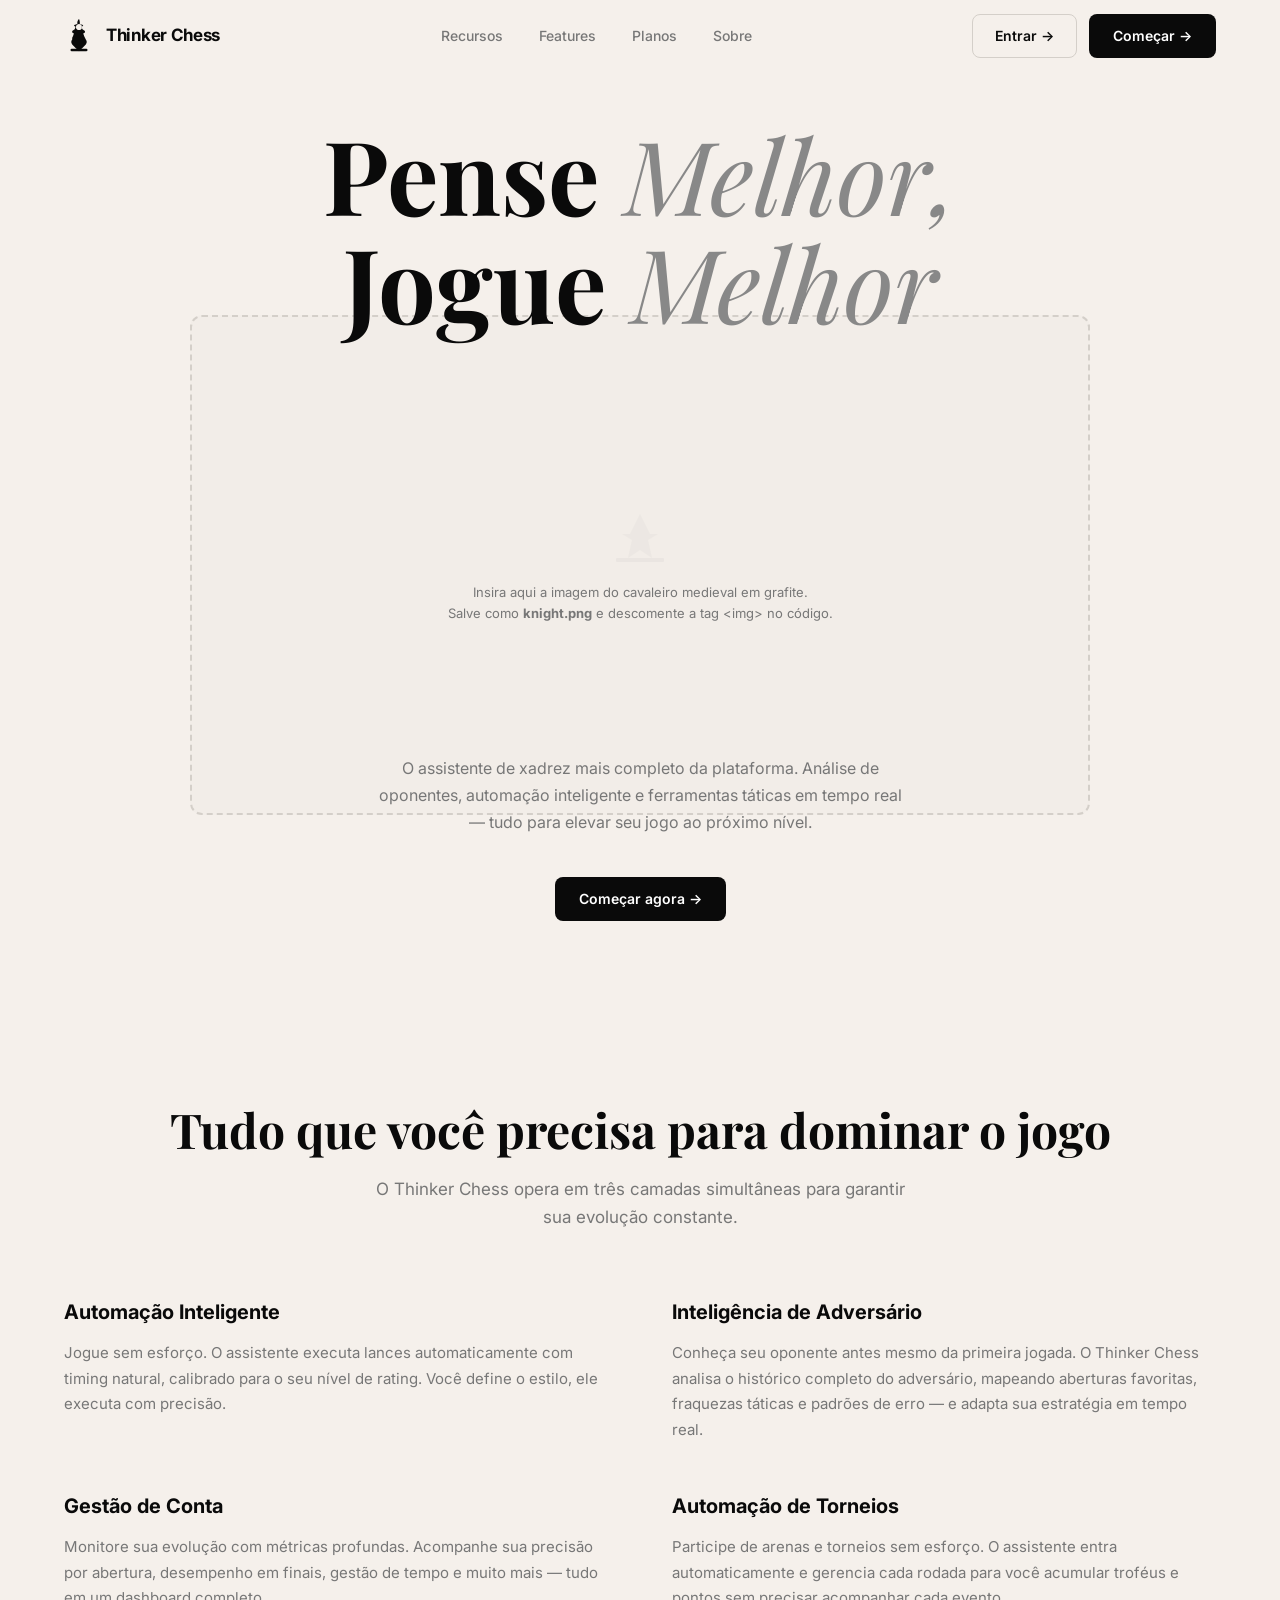
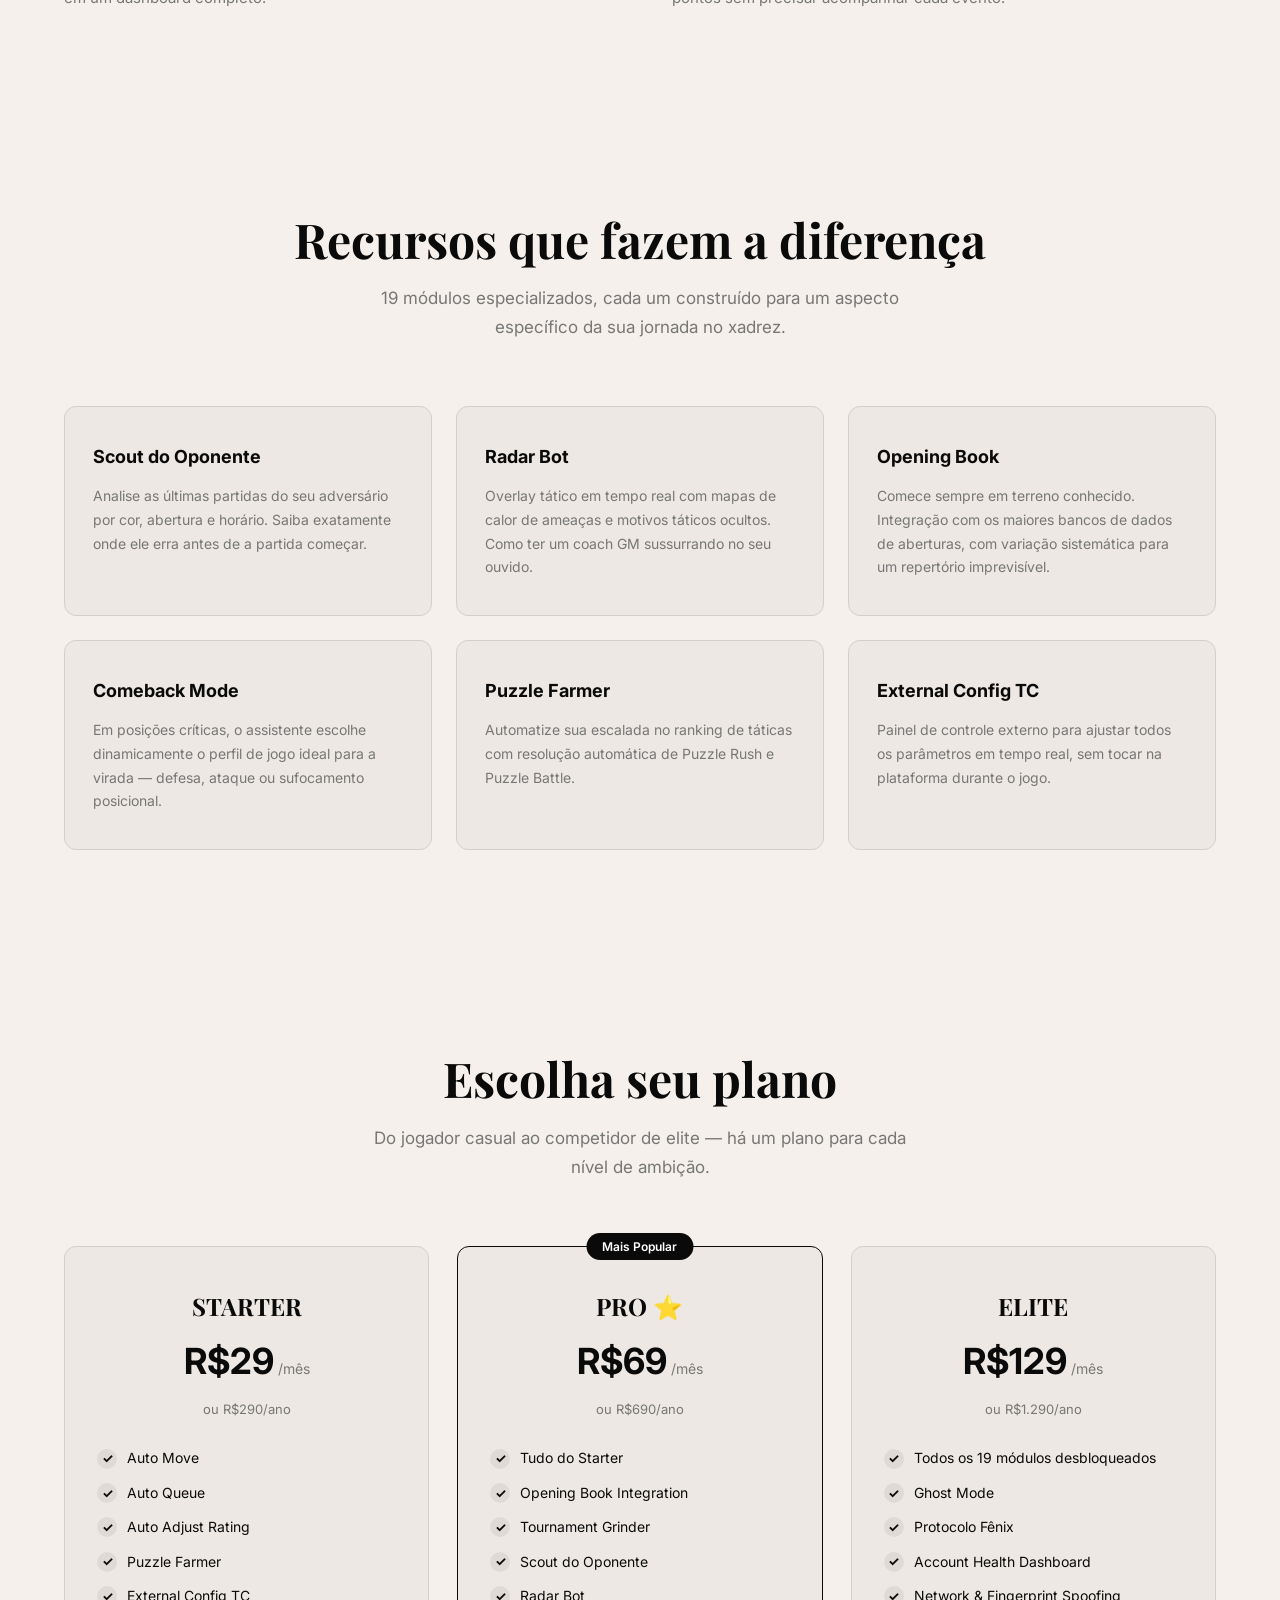
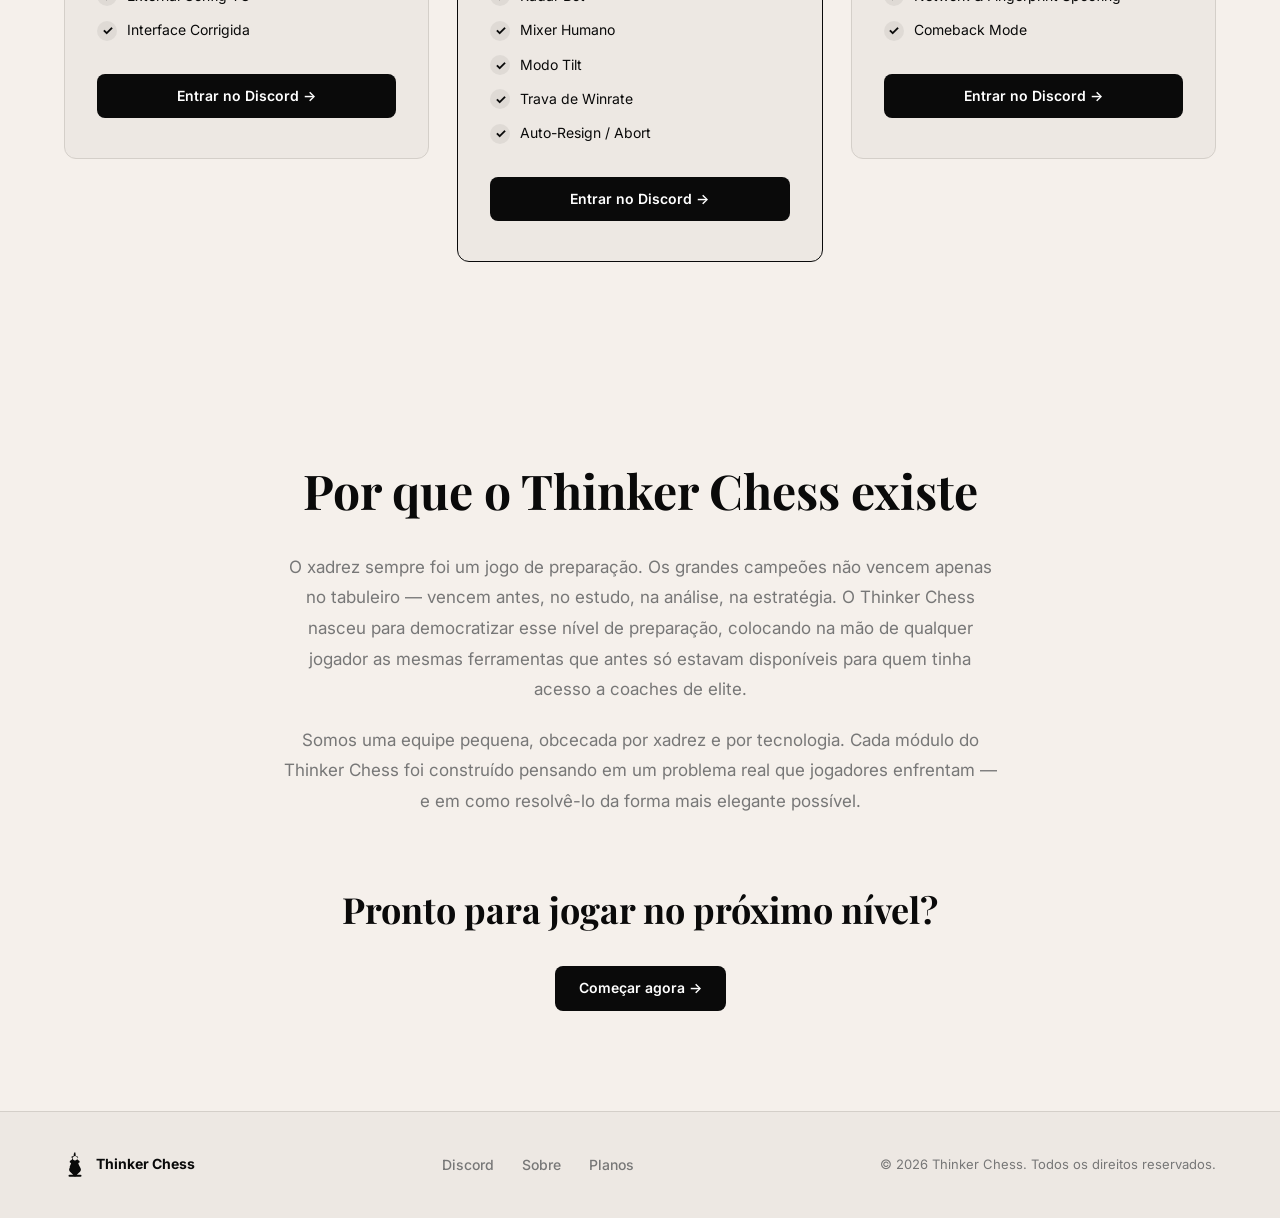
==== index.html @ 6450aa51 "Add landing page Thinker Chess and chess photos" ====
<!DOCTYPE html>
<html lang="pt-BR">
<head>
    <meta charset="UTF-8">
    <meta name="viewport" content="width=device-width, initial-scale=1.0">
    <title>Thinker Chess — Pense Melhor, Jogue Melhor</title>
    <link rel="preconnect" href="https://fonts.googleapis.com">
    <link rel="preconnect" href="https://fonts.gstatic.com" crossorigin>
    <link href="https://fonts.googleapis.com/css2?family=Playfair+Display:ital,wght@0,400;0,700;1,400;1,700&family=Inter:wght@400;500;600;700&display=swap" rel="stylesheet">
    <style>
        *, *::before, *::after {
            margin: 0;
            padding: 0;
            box-sizing: border-box;
        }

        :root {
            --bg: #F5F0EB;
            --text: #0a0a0a;
            --gray: #777;
            --gray-light: #e8e3de;
            --gray-border: #d4cfc9;
            --card-bg: #ede8e3;
            --white: #ffffff;
        }

        html {
            scroll-behavior: smooth;
        }

        body {
            font-family: 'Inter', sans-serif;
            background-color: var(--bg);
            color: var(--text);
            line-height: 1.6;
            overflow-x: hidden;
        }

        .container {
            max-width: 1200px;
            margin: 0 auto;
            padding: 0 24px;
        }

        /* ── NAVBAR ── */
        .navbar {
            position: fixed;
            top: 0;
            left: 0;
            right: 0;
            z-index: 100;
            background-color: var(--bg);
            padding: 0 40px;
        }

        .navbar .container {
            display: flex;
            align-items: center;
            justify-content: space-between;
            height: 72px;
        }

        .nav-logo {
            display: flex;
            align-items: center;
            gap: 12px;
            text-decoration: none;
            color: var(--text);
        }

        .nav-logo-icon {
            width: 30px;
            height: 34px;
            display: flex;
            align-items: center;
            justify-content: center;
        }

        .nav-logo-icon svg {
            width: 100%;
            height: 100%;
            fill: var(--text);
        }

        .nav-logo span {
            font-weight: 700;
            font-size: 17px;
            letter-spacing: -0.3px;
        }

        .nav-links {
            display: flex;
            align-items: center;
            gap: 36px;
            list-style: none;
        }

        .nav-links a {
            text-decoration: none;
            color: var(--gray);
            font-size: 14px;
            font-weight: 500;
            transition: color 0.2s;
        }

        .nav-links a:hover {
            color: var(--text);
        }

        .nav-right {
            display: flex;
            align-items: center;
            gap: 12px;
        }

        .btn {
            display: inline-flex;
            align-items: center;
            gap: 8px;
            font-family: 'Inter', sans-serif;
            font-size: 14px;
            font-weight: 600;
            text-decoration: none;
            border: none;
            cursor: pointer;
            transition: all 0.2s;
            border-radius: 8px;
        }

        .btn-outline {
            background: transparent;
            color: var(--text);
            border: 1.5px solid var(--gray-border);
            padding: 10px 22px;
        }

        .btn-outline:hover {
            border-color: var(--text);
            background: rgba(0,0,0,0.03);
        }

        .btn-primary {
            background-color: var(--text);
            color: var(--white);
            padding: 11px 24px;
        }

        .btn-primary:hover {
            background-color: #222;
            transform: translateY(-1px);
        }

        .hamburger {
            display: none;
            flex-direction: column;
            gap: 5px;
            background: none;
            border: none;
            cursor: pointer;
            padding: 8px;
        }

        .hamburger span {
            width: 22px;
            height: 2px;
            background: var(--text);
            transition: all 0.3s;
        }

        /* ── MOBILE NAV ── */
        .mobile-nav {
            display: none;
            position: fixed;
            top: 72px;
            left: 0;
            right: 0;
            background: var(--bg);
            border-bottom: 1px solid var(--gray-light);
            padding: 24px;
            z-index: 99;
            flex-direction: column;
            gap: 20px;
        }

        .mobile-nav.active {
            display: flex;
        }

        .mobile-nav a {
            text-decoration: none;
            color: var(--text);
            font-size: 16px;
            font-weight: 500;
        }

        .mobile-nav .btn {
            text-align: center;
            justify-content: center;
        }

        /* ── HERO ── */
        .hero {
            padding-top: 120px;
            padding-bottom: 0;
            text-align: center;
            position: relative;
            overflow: hidden;
        }

        .hero-headline {
            font-family: 'Playfair Display', serif;
            font-size: clamp(56px, 8vw, 110px);
            line-height: 1.05;
            margin-bottom: 0;
            position: relative;
            z-index: 2;
        }

        .hero-headline .bold {
            font-weight: 700;
            color: var(--text);
            font-style: normal;
        }

        .hero-headline .italic {
            font-weight: 400;
            color: #888;
            font-style: italic;
        }

        .hero-illustration {
            position: relative;
            width: 100%;
            max-width: 900px;
            margin: -20px auto 0;
            z-index: 1;
        }

        .hero-illustration img {
            width: 100%;
            height: auto;
            display: block;
            mask-image: linear-gradient(to bottom, rgba(0,0,0,1) 60%, rgba(0,0,0,0) 100%);
            -webkit-mask-image: linear-gradient(to bottom, rgba(0,0,0,1) 60%, rgba(0,0,0,0) 100%);
        }

        .hero-illustration-placeholder {
            width: 100%;
            height: 500px;
            border: 2px dashed var(--gray-border);
            border-radius: 12px;
            display: flex;
            flex-direction: column;
            align-items: center;
            justify-content: center;
            gap: 12px;
            color: var(--gray);
            font-size: 13px;
            text-align: center;
            padding: 24px;
            background: rgba(0,0,0,0.01);
        }

        .hero-illustration-placeholder svg {
            width: 64px;
            height: 64px;
            opacity: 0.3;
        }

        .hero-sub {
            font-size: 16px;
            color: var(--gray);
            line-height: 1.7;
            max-width: 580px;
            margin: -60px auto 40px;
            position: relative;
            z-index: 3;
            text-align: center;
            padding: 0 24px;
        }

        .hero-cta {
            text-align: center;
            position: relative;
            z-index: 3;
            padding-bottom: 80px;
        }

        /* ── SECTION STYLES ── */
        section {
            padding: 100px 0;
        }

        .section-header {
            text-align: center;
            margin-bottom: 64px;
        }

        .section-header h2 {
            font-family: 'Playfair Display', serif;
            font-size: clamp(32px, 4vw, 48px);
            font-weight: 700;
            margin-bottom: 16px;
            line-height: 1.2;
        }

        .section-header p {
            font-size: 17px;
            color: var(--gray);
            max-width: 560px;
            margin: 0 auto;
            line-height: 1.7;
        }

        /* ── RECURSOS ── */
        .recursos-grid {
            display: grid;
            grid-template-columns: 1fr 1fr;
            gap: 48px 64px;
        }

        .recurso-item h3 {
            font-family: 'Inter', sans-serif;
            font-size: 20px;
            font-weight: 700;
            margin-bottom: 12px;
        }

        .recurso-item p {
            font-size: 15px;
            color: var(--gray);
            line-height: 1.7;
        }

        /* ── FEATURES ── */
        .features-grid {
            display: grid;
            grid-template-columns: repeat(3, 1fr);
            gap: 24px;
        }

        .feature-card {
            background: var(--card-bg);
            border: 1px solid var(--gray-border);
            border-radius: 12px;
            padding: 36px 28px;
            transition: transform 0.2s, box-shadow 0.2s;
        }

        .feature-card:hover {
            transform: translateY(-4px);
            box-shadow: 0 12px 32px rgba(0,0,0,0.06);
        }

        .feature-card h3 {
            font-size: 18px;
            font-weight: 700;
            margin-bottom: 12px;
        }

        .feature-card p {
            font-size: 14px;
            color: var(--gray);
            line-height: 1.7;
        }

        /* ── PLANOS ── */
        .planos-grid {
            display: grid;
            grid-template-columns: repeat(3, 1fr);
            gap: 28px;
            align-items: start;
        }

        .plano-card {
            background: var(--card-bg);
            border: 1px solid var(--gray-border);
            border-radius: 12px;
            padding: 40px 32px;
            text-align: center;
            transition: transform 0.2s;
        }

        .plano-card:hover {
            transform: translateY(-4px);
        }

        .plano-card.popular {
            border-color: var(--text);
            position: relative;
        }

        .plano-badge {
            position: absolute;
            top: -14px;
            left: 50%;
            transform: translateX(-50%);
            background: var(--text);
            color: var(--white);
            font-size: 12px;
            font-weight: 600;
            padding: 4px 16px;
            border-radius: 20px;
            white-space: nowrap;
        }

        .plano-card h3 {
            font-family: 'Playfair Display', serif;
            font-size: 24px;
            font-weight: 700;
            margin-bottom: 8px;
        }

        .plano-price {
            margin-bottom: 8px;
        }

        .plano-price .monthly {
            font-size: 36px;
            font-weight: 700;
        }

        .plano-price .period {
            font-size: 14px;
            color: var(--gray);
        }

        .plano-annual {
            font-size: 13px;
            color: var(--gray);
            margin-bottom: 28px;
        }

        .plano-modules {
            list-style: none;
            text-align: left;
            margin-bottom: 32px;
            display: flex;
            flex-direction: column;
            gap: 12px;
        }

        .plano-modules li {
            font-size: 14px;
            color: var(--text);
            display: flex;
            align-items: center;
            gap: 10px;
        }

        .plano-modules li::before {
            content: '✓';
            font-weight: 700;
            color: var(--text);
            font-size: 13px;
            width: 20px;
            height: 20px;
            display: flex;
            align-items: center;
            justify-content: center;
            background: rgba(0,0,0,0.06);
            border-radius: 50%;
            flex-shrink: 0;
        }

        .plano-card .btn {
            width: 100%;
            justify-content: center;
        }

        /* ── SOBRE ── */
        .sobre-content {
            max-width: 720px;
            margin: 0 auto;
            text-align: center;
        }

        .sobre-content h2 {
            font-family: 'Playfair Display', serif;
            font-size: clamp(32px, 4vw, 48px);
            font-weight: 700;
            margin-bottom: 32px;
            line-height: 1.2;
        }

        .sobre-content p {
            font-size: 17px;
            color: var(--gray);
            line-height: 1.8;
            margin-bottom: 20px;
        }

        .cta-final {
            margin-top: 64px;
            text-align: center;
        }

        .cta-final h3 {
            font-family: 'Playfair Display', serif;
            font-size: clamp(24px, 3vw, 36px);
            font-weight: 700;
            margin-bottom: 28px;
        }

        /* ── FOOTER ── */
        .footer {
            background: var(--card-bg);
            border-top: 1px solid var(--gray-border);
            padding: 40px 0;
        }

        .footer .container {
            display: flex;
            align-items: center;
            justify-content: space-between;
        }

        .footer-logo {
            display: flex;
            align-items: center;
            gap: 10px;
            text-decoration: none;
            color: var(--text);
        }

        .footer-logo svg {
            width: 22px;
            height: 26px;
            fill: var(--text);
        }

        .footer-logo span {
            font-weight: 700;
            font-size: 14px;
        }

        .footer-links {
            display: flex;
            gap: 28px;
            list-style: none;
        }

        .footer-links a {
            text-decoration: none;
            color: var(--gray);
            font-size: 14px;
            font-weight: 500;
            transition: color 0.2s;
        }

        .footer-links a:hover {
            color: var(--text);
        }

        .footer-copy {
            font-size: 13px;
            color: var(--gray);
        }

        /* ── ANIMATIONS ── */
        .fade-in {
            opacity: 0;
            transform: translateY(30px);
            transition: opacity 0.7s ease, transform 0.7s ease;
        }

        .fade-in.visible {
            opacity: 1;
            transform: translateY(0);
        }

        /* ── RESPONSIVE ── */
        @media (max-width: 1024px) {
            .features-grid {
                grid-template-columns: repeat(2, 1fr);
            }
        }

        @media (max-width: 768px) {
            .nav-links {
                display: none;
            }

            .nav-right .btn-outline {
                display: none;
            }

            .hamburger {
                display: flex;
            }

            .hero {
                padding-top: 100px;
            }

            .hero-headline {
                font-size: clamp(44px, 10vw, 72px);
            }

            .hero-illustration {
                margin-top: 0;
            }

            .hero-illustration-placeholder {
                height: 320px;
            }

            .hero-sub {
                margin-top: -40px;
                font-size: 15px;
            }

            .recursos-grid {
                grid-template-columns: 1fr;
                gap: 36px;
            }

            .features-grid {
                grid-template-columns: 1fr;
            }

            .planos-grid {
                grid-template-columns: 1fr;
                max-width: 400px;
                margin: 0 auto;
            }

            .footer .container {
                flex-direction: column;
                gap: 20px;
                text-align: center;
            }

            .footer-links {
                flex-wrap: wrap;
                justify-content: center;
            }

            section {
                padding: 64px 0;
            }
        }

        @media (max-width: 480px) {
            .hero-headline {
                font-size: 44px;
            }

            .hero {
                padding-top: 90px;
            }

            .btn-primary {
                padding: 14px 28px;
                font-size: 15px;
            }
        }
    </style>
</head>
<body>

    <!-- ═══════════ NAVBAR ═══════════ -->
    <nav class="navbar">
        <div class="container">
            <a href="#" class="nav-logo">
                <div class="nav-logo-icon">
                    <!-- Chess King Piece -->
                    <svg viewBox="0 0 32 40" xmlns="http://www.w3.org/2000/svg">
                        <path d="M16 0C16 0 14 2 14 4C14 4.8 14.4 5.2 14 5.6C13.2 6.4 11 6.8 11 6.8L10 8L12 9L11 12L8 14L8 16L10 17L9 20L8 22L8 24L7 26L7 28L8 30L10 32L12 34L14 36L16 38L18 36L20 34L22 32L24 30L25 28L25 26L24 24L23 22L22 20L21 17L23 16L23 14L20 12L19 9L21 8L20 6.8C20 6.8 17.8 6.4 17 5.6C16.6 5.2 17 4.8 17 4C17 2 16 0 16 0ZM16 6C18 6 19.6 7.6 19.6 9.6C19.6 11.6 18 13 16 13C14 13 12.4 11.6 12.4 9.6C12.4 7.6 14 6 16 6Z"/>
                        <rect x="6" y="35" width="20" height="3" rx="1.5"/>
                    </svg>
                </div>
                <span>Thinker Chess</span>
            </a>

            <ul class="nav-links">
                <li><a href="#recursos">Recursos</a></li>
                <li><a href="#features">Features</a></li>
                <li><a href="#planos">Planos</a></li>
                <li><a href="#sobre">Sobre</a></li>
            </ul>

            <div class="nav-right">
                <a href="https://discord.gg/SMeAMkzmu" target="_blank" rel="noopener" class="btn btn-outline">
                    Entrar →
                </a>
                <a href="https://discord.gg/SMeAMkzmu" target="_blank" rel="noopener" class="btn btn-primary">
                    Começar →
                </a>
                <button class="hamburger" aria-label="Menu" onclick="toggleMobileNav()">
                    <span></span><span></span><span></span>
                </button>
            </div>
        </div>
    </nav>

    <div class="mobile-nav" id="mobileNav">
        <a href="#recursos" onclick="closeMobileNav()">Recursos</a>
        <a href="#features" onclick="closeMobileNav()">Features</a>
        <a href="#planos" onclick="closeMobileNav()">Planos</a>
        <a href="#sobre" onclick="closeMobileNav()">Sobre</a>
        <a href="https://discord.gg/SMeAMkzmu" target="_blank" rel="noopener" class="btn btn-outline" onclick="closeMobileNav()">
            Entrar →
        </a>
        <a href="https://discord.gg/SMeAMkzmu" target="_blank" rel="noopener" class="btn btn-primary" onclick="closeMobileNav()">
            Começar →
        </a>
    </div>

    <!-- ═══════════ HERO ═══════════ -->
    <section class="hero">
        <div class="container">
            <h1 class="hero-headline fade-in">
                <span class="bold">Pense</span> <span class="italic">Melhor,</span><br>
                <span class="bold">Jogue</span> <span class="italic">Melhor</span>
            </h1>

            <div class="hero-illustration fade-in">
                <!-- 
                    ╔══════════════════════════════════════════════════╗
                    ║  IMAGEM DO CAVALHEIRO                           ║
                    ║  Substitua o placeholder abaixo pela imagem      ║
                    ║  do cavaleiro montado em cavalo (estilo grafite  ║
                    ║  medieval preto e branco).                       ║
                    ║                                                  ║
                    ║  Para usar a imagem fornecida, salve-a como     ║
                    ║  "knight.png" nesta pasta e descomente a linha   ║
                    ║  <img> abaixo.                                   ║
                    ╚══════════════════════════════════════════════════╝
                -->
                <!-- <img src="knight.png" alt="Cavaleiro medieval montado em cavalo a caminho de um castelo"> -->

                <div class="hero-illustration-placeholder">
                    <svg viewBox="0 0 64 64" fill="none" xmlns="http://www.w3.org/2000/svg">
                        <path d="M32 8L22 28H14L24 34L20 52L32 44L44 52L40 34L50 28H42L32 8Z" fill="currentColor" opacity="0.15"/>
                        <rect x="8" y="52" width="48" height="4" rx="1" fill="currentColor" opacity="0.2"/>
                    </svg>
                    <p>Insira aqui a imagem do cavaleiro medieval em grafite.<br>Salve como <strong>knight.png</strong> e descomente a tag &lt;img&gt; no código.</p>
                </div>
            </div>

            <p class="hero-sub fade-in">
                O assistente de xadrez mais completo da plataforma. Análise de oponentes, automação inteligente e ferramentas táticas em tempo real — tudo para elevar seu jogo ao próximo nível.
            </p>

            <div class="hero-cta fade-in">
                <a href="https://discord.gg/SMeAMkzmu" target="_blank" rel="noopener" class="btn btn-primary">
                    Começar agora →
                </a>
            </div>
        </div>
    </section>

    <!-- ═══════════ RECURSOS ═══════════ -->
    <section id="recursos">
        <div class="container">
            <div class="section-header fade-in">
                <h2>Tudo que você precisa para dominar o jogo</h2>
                <p>O Thinker Chess opera em três camadas simultâneas para garantir sua evolução constante.</p>
            </div>

            <div class="recursos-grid">
                <div class="recurso-item fade-in">
                    <h3>Automação Inteligente</h3>
                    <p>Jogue sem esforço. O assistente executa lances automaticamente com timing natural, calibrado para o seu nível de rating. Você define o estilo, ele executa com precisão.</p>
                </div>
                <div class="recurso-item fade-in">
                    <h3>Inteligência de Adversário</h3>
                    <p>Conheça seu oponente antes mesmo da primeira jogada. O Thinker Chess analisa o histórico completo do adversário, mapeando aberturas favoritas, fraquezas táticas e padrões de erro — e adapta sua estratégia em tempo real.</p>
                </div>
                <div class="recurso-item fade-in">
                    <h3>Gestão de Conta</h3>
                    <p>Monitore sua evolução com métricas profundas. Acompanhe sua precisão por abertura, desempenho em finais, gestão de tempo e muito mais — tudo em um dashboard completo.</p>
                </div>
                <div class="recurso-item fade-in">
                    <h3>Automação de Torneios</h3>
                    <p>Participe de arenas e torneios sem esforço. O assistente entra automaticamente e gerencia cada rodada para você acumular troféus e pontos sem precisar acompanhar cada evento.</p>
                </div>
            </div>
        </div>
    </section>

    <!-- ═══════════ FEATURES ═══════════ -->
    <section id="features">
        <div class="container">
            <div class="section-header fade-in">
                <h2>Recursos que fazem a diferença</h2>
                <p>19 módulos especializados, cada um construído para um aspecto específico da sua jornada no xadrez.</p>
            </div>

            <div class="features-grid">
                <div class="feature-card fade-in">
                    <h3>Scout do Oponente</h3>
                    <p>Analise as últimas partidas do seu adversário por cor, abertura e horário. Saiba exatamente onde ele erra antes de a partida começar.</p>
                </div>
                <div class="feature-card fade-in">
                    <h3>Radar Bot</h3>
                    <p>Overlay tático em tempo real com mapas de calor de ameaças e motivos táticos ocultos. Como ter um coach GM sussurrando no seu ouvido.</p>
                </div>
                <div class="feature-card fade-in">
                    <h3>Opening Book</h3>
                    <p>Comece sempre em terreno conhecido. Integração com os maiores bancos de dados de aberturas, com variação sistemática para um repertório imprevisível.</p>
                </div>
                <div class="feature-card fade-in">
                    <h3>Comeback Mode</h3>
                    <p>Em posições críticas, o assistente escolhe dinamicamente o perfil de jogo ideal para a virada — defesa, ataque ou sufocamento posicional.</p>
                </div>
                <div class="feature-card fade-in">
                    <h3>Puzzle Farmer</h3>
                    <p>Automatize sua escalada no ranking de táticas com resolução automática de Puzzle Rush e Puzzle Battle.</p>
                </div>
                <div class="feature-card fade-in">
                    <h3>External Config TC</h3>
                    <p>Painel de controle externo para ajustar todos os parâmetros em tempo real, sem tocar na plataforma durante o jogo.</p>
                </div>
            </div>
        </div>
    </section>

    <!-- ═══════════ PLANOS ═══════════ -->
    <section id="planos">
        <div class="container">
            <div class="section-header fade-in">
                <h2>Escolha seu plano</h2>
                <p>Do jogador casual ao competidor de elite — há um plano para cada nível de ambição.</p>
            </div>

            <div class="planos-grid">
                <!-- STARTER -->
                <div class="plano-card fade-in">
                    <h3>STARTER</h3>
                    <div class="plano-price">
                        <span class="monthly">R$29</span>
                        <span class="period">/mês</span>
                    </div>
                    <div class="plano-annual">ou R$290/ano</div>
                    <ul class="plano-modules">
                        <li>Auto Move</li>
                        <li>Auto Queue</li>
                        <li>Auto Adjust Rating</li>
                        <li>Puzzle Farmer</li>
                        <li>External Config TC</li>
                        <li>Interface Corrigida</li>
                    </ul>
                    <a href="https://discord.gg/SMeAMkzmu" target="_blank" rel="noopener" class="btn btn-primary">
                        Entrar no Discord →
                    </a>
                </div>

                <!-- PRO -->
                <div class="plano-card popular fade-in">
                    <div class="plano-badge">Mais Popular</div>
                    <h3>PRO ⭐</h3>
                    <div class="plano-price">
                        <span class="monthly">R$69</span>
                        <span class="period">/mês</span>
                    </div>
                    <div class="plano-annual">ou R$690/ano</div>
                    <ul class="plano-modules">
                        <li>Tudo do Starter</li>
                        <li>Opening Book Integration</li>
                        <li>Tournament Grinder</li>
                        <li>Scout do Oponente</li>
                        <li>Radar Bot</li>
                        <li>Mixer Humano</li>
                        <li>Modo Tilt</li>
                        <li>Trava de Winrate</li>
                        <li>Auto-Resign / Abort</li>
                    </ul>
                    <a href="https://discord.gg/SMeAMkzmu" target="_blank" rel="noopener" class="btn btn-primary">
                        Entrar no Discord →
                    </a>
                </div>

                <!-- ELITE -->
                <div class="plano-card fade-in">
                    <h3>ELITE</h3>
                    <div class="plano-price">
                        <span class="monthly">R$129</span>
                        <span class="period">/mês</span>
                    </div>
                    <div class="plano-annual">ou R$1.290/ano</div>
                    <ul class="plano-modules">
                        <li>Todos os 19 módulos desbloqueados</li>
                        <li>Ghost Mode</li>
                        <li>Protocolo Fênix</li>
                        <li>Account Health Dashboard</li>
                        <li>Network &amp; Fingerprint Spoofing</li>
                        <li>Comeback Mode</li>
                    </ul>
                    <a href="https://discord.gg/SMeAMkzmu" target="_blank" rel="noopener" class="btn btn-primary">
                        Entrar no Discord →
                    </a>
                </div>
            </div>
        </div>
    </section>

    <!-- ═══════════ SOBRE ═══════════ -->
    <section id="sobre">
        <div class="container">
            <div class="sobre-content fade-in">
                <h2>Por que o Thinker Chess existe</h2>
                <p>O xadrez sempre foi um jogo de preparação. Os grandes campeões não vencem apenas no tabuleiro — vencem antes, no estudo, na análise, na estratégia. O Thinker Chess nasceu para democratizar esse nível de preparação, colocando na mão de qualquer jogador as mesmas ferramentas que antes só estavam disponíveis para quem tinha acesso a coaches de elite.</p>
                <p>Somos uma equipe pequena, obcecada por xadrez e por tecnologia. Cada módulo do Thinker Chess foi construído pensando em um problema real que jogadores enfrentam — e em como resolvê-lo da forma mais elegante possível.</p>

                <div class="cta-final">
                    <h3>Pronto para jogar no próximo nível?</h3>
                    <a href="https://discord.gg/SMeAMkzmu" target="_blank" rel="noopener" class="btn btn-primary">
                        Começar agora →
                    </a>
                </div>
            </div>
        </div>
    </section>

    <!-- ═══════════ FOOTER ═══════════ -->
    <footer class="footer">
        <div class="container">
            <a href="#" class="footer-logo">
                <svg viewBox="0 0 32 40" xmlns="http://www.w3.org/2000/svg">
                    <path d="M16 0C16 0 14 2 14 4C14 4.8 14.4 5.2 14 5.6C13.2 6.4 11 6.8 11 6.8L10 8L12 9L11 12L8 14L8 16L10 17L9 20L8 22L8 24L7 26L7 28L8 30L10 32L12 34L14 36L16 38L18 36L20 34L22 32L24 30L25 28L25 26L24 24L23 22L22 20L21 17L23 16L23 14L20 12L19 9L21 8L20 6.8C20 6.8 17.8 6.4 17 5.6C16.6 5.2 17 4.8 17 4C17 2 16 0 16 0ZM16 6C18 6 19.6 7.6 19.6 9.6C19.6 11.6 18 13 16 13C14 13 12.4 11.6 12.4 9.6C12.4 7.6 14 6 16 6Z"/>
                    <rect x="6" y="35" width="20" height="3" rx="1.5"/>
                </svg>
                <span>Thinker Chess</span>
            </a>
            <ul class="footer-links">
                <li><a href="https://discord.gg/SMeAMkzmu" target="_blank" rel="noopener">Discord</a></li>
                <li><a href="#sobre">Sobre</a></li>
                <li><a href="#planos">Planos</a></li>
            </ul>
            <span class="footer-copy">© 2026 Thinker Chess. Todos os direitos reservados.</span>
        </div>
    </footer>

    <!-- ═══════════ JS ═══════════ -->
    <script>
        // Mobile nav
        function toggleMobileNav() {
            document.getElementById('mobileNav').classList.toggle('active');
        }
        function closeMobileNav() {
            document.getElementById('mobileNav').classList.remove('active');
        }

        // Fade-in on scroll
        const observer = new IntersectionObserver((entries) => {
            entries.forEach(entry => {
                if (entry.isIntersecting) {
                    entry.target.classList.add('visible');
                }
            });
        }, { threshold: 0.15 });

        document.querySelectorAll('.fade-in').forEach(el => observer.observe(el));
    </script>
</body>
</html>
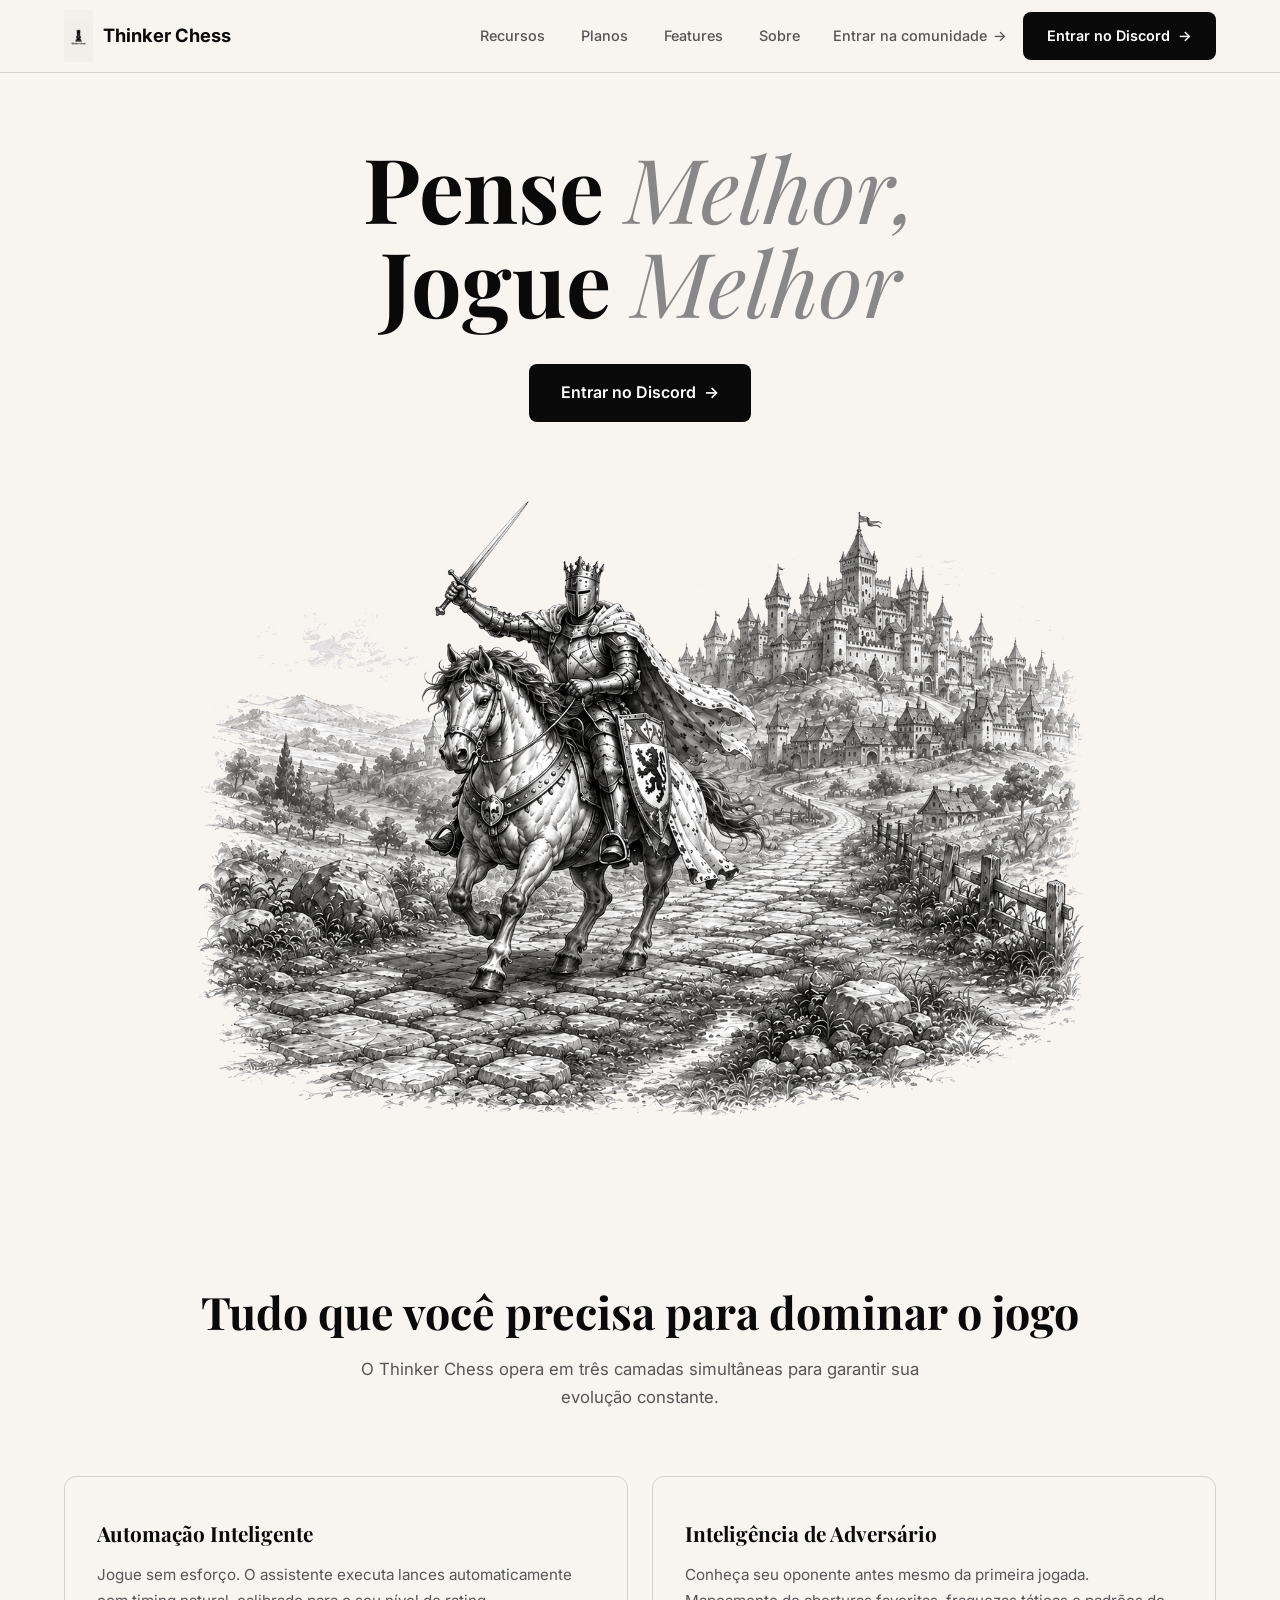
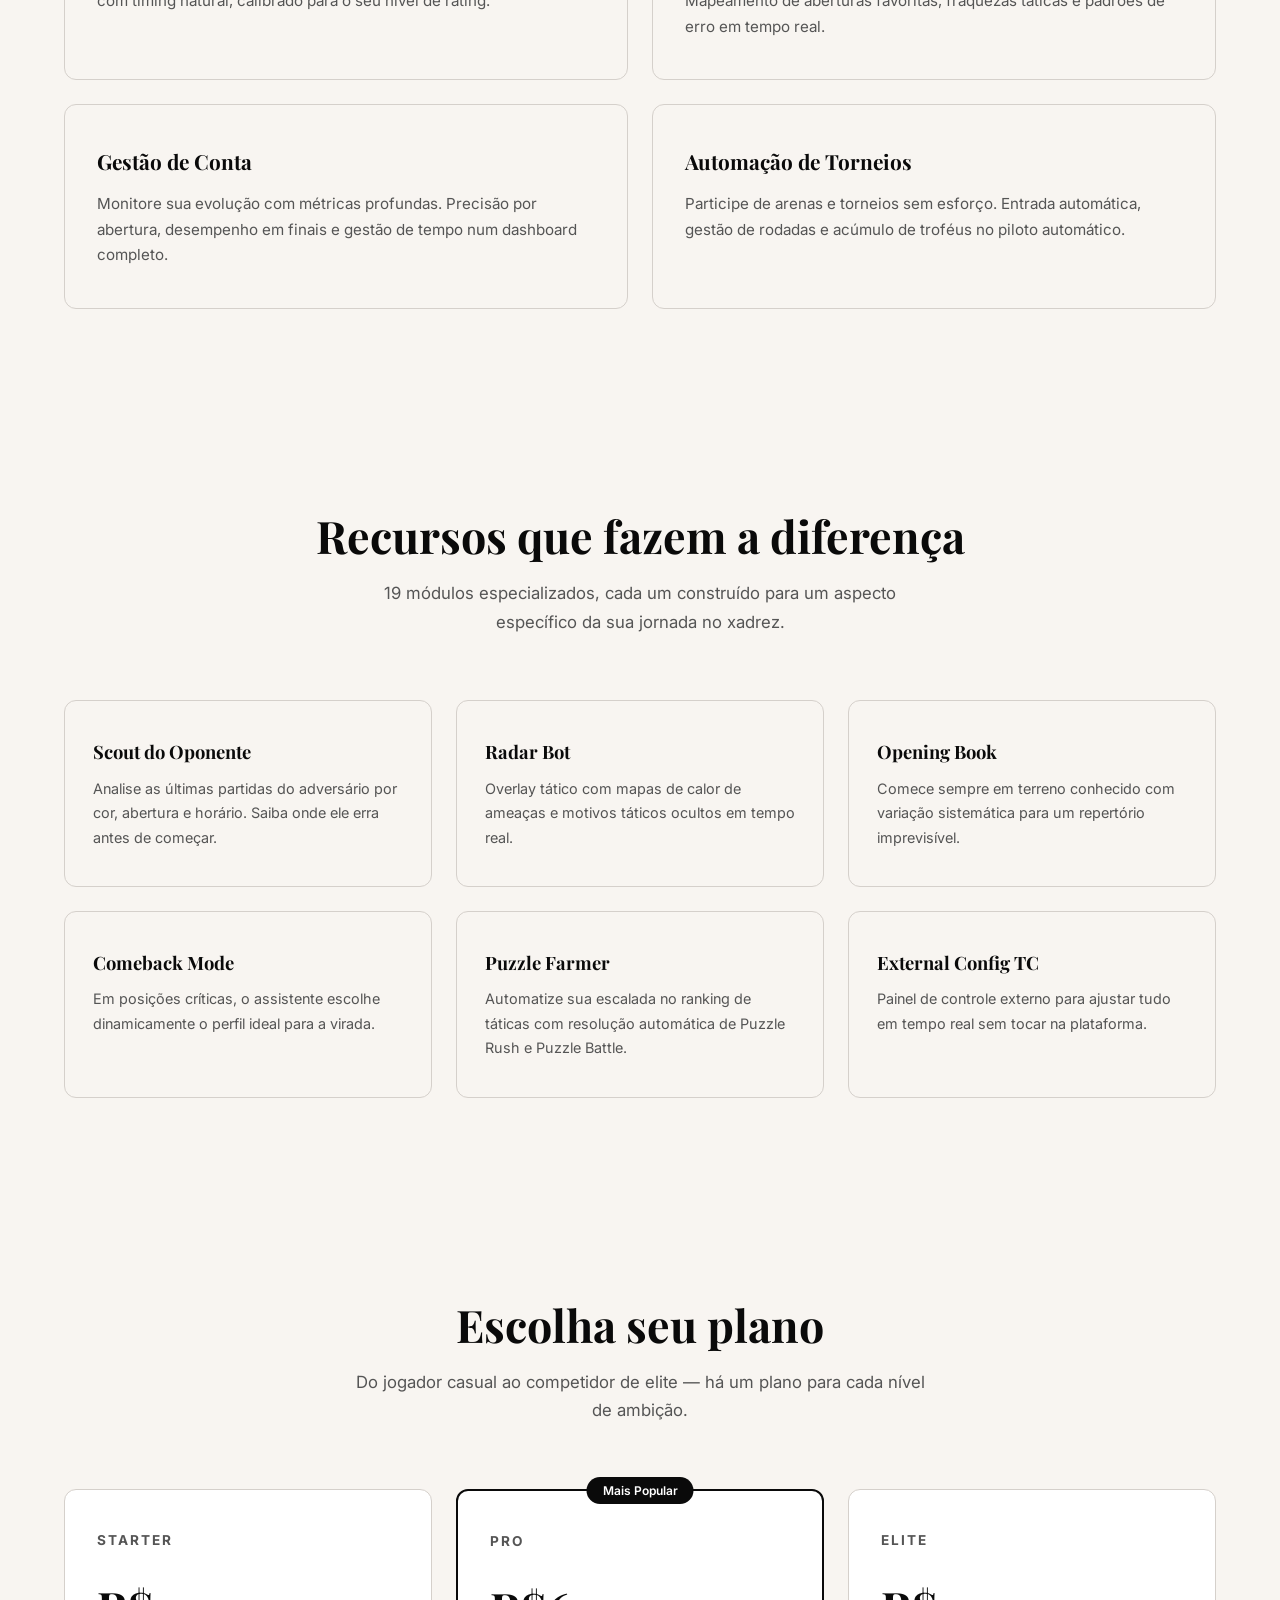
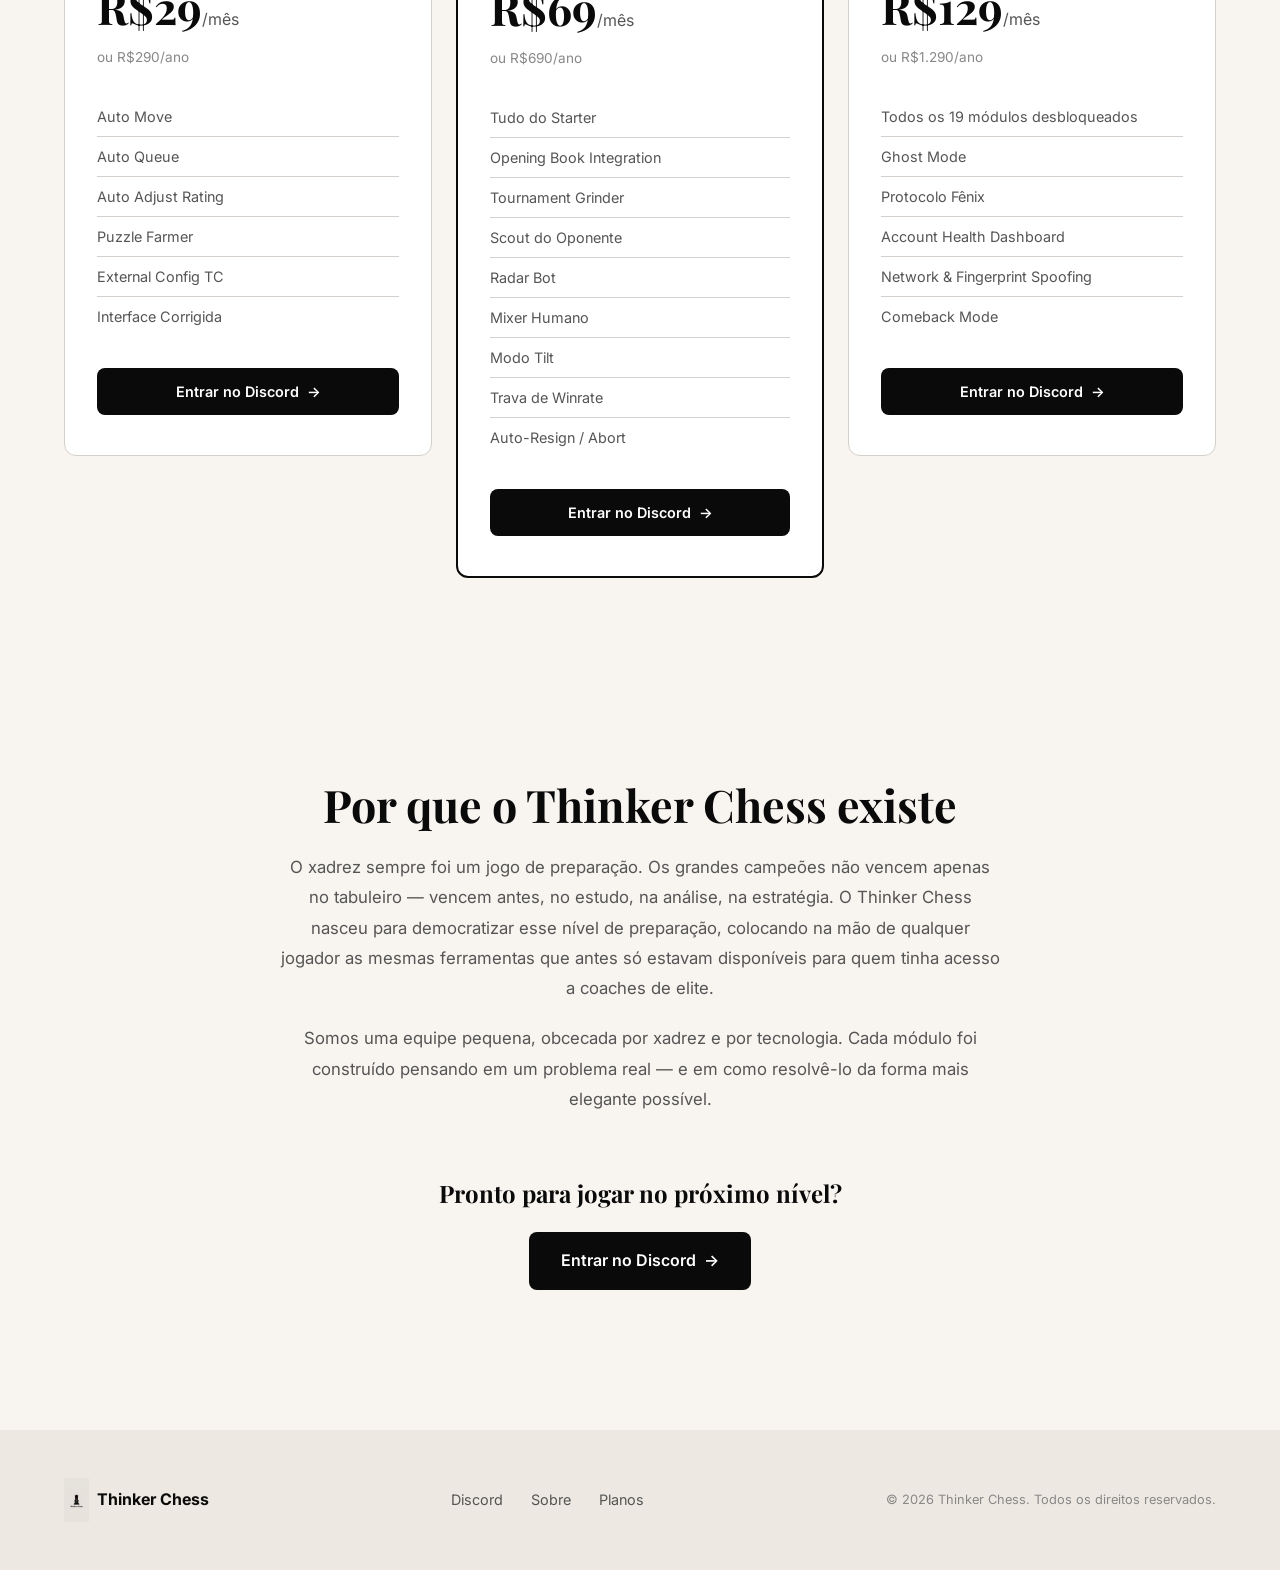
==== commit a20bb0c3: "Rebuild landing page: responsive design, hero with knight illustration, centered navbar, logo integr" ====
--- a/index.html
+++ b/index.html
@@ -6,953 +6,10 @@
     <title>Thinker Chess — Pense Melhor, Jogue Melhor</title>
     <link rel="preconnect" href="https://fonts.googleapis.com">
     <link rel="preconnect" href="https://fonts.gstatic.com" crossorigin>
-    <link href="https://fonts.googleapis.com/css2?family=Playfair+Display:ital,wght@0,400;0,700;1,400;1,700&family=Inter:wght@400;500;600;700&display=swap" rel="stylesheet">
-    <style>
-        *, *::before, *::after {
-            margin: 0;
-            padding: 0;
-            box-sizing: border-box;
-        }
-
-        :root {
-            --bg: #F5F0EB;
-            --text: #0a0a0a;
-            --gray: #777;
-            --gray-light: #e8e3de;
-            --gray-border: #d4cfc9;
-            --card-bg: #ede8e3;
-            --white: #ffffff;
-        }
-
-        html {
-            scroll-behavior: smooth;
-        }
-
-        body {
-            font-family: 'Inter', sans-serif;
-            background-color: var(--bg);
-            color: var(--text);
-            line-height: 1.6;
-            overflow-x: hidden;
-        }
-
-        .container {
-            max-width: 1200px;
-            margin: 0 auto;
-            padding: 0 24px;
-        }
-
-        /* ── NAVBAR ── */
-        .navbar {
-            position: fixed;
-            top: 0;
-            left: 0;
-            right: 0;
-            z-index: 100;
-            background-color: var(--bg);
-            padding: 0 40px;
-        }
-
-        .navbar .container {
-            display: flex;
-            align-items: center;
-            justify-content: space-between;
-            height: 72px;
-        }
-
-        .nav-logo {
-            display: flex;
-            align-items: center;
-            gap: 12px;
-            text-decoration: none;
-            color: var(--text);
-        }
-
-        .nav-logo-icon {
-            width: 30px;
-            height: 34px;
-            display: flex;
-            align-items: center;
-            justify-content: center;
-        }
-
-        .nav-logo-icon svg {
-            width: 100%;
-            height: 100%;
-            fill: var(--text);
-        }
-
-        .nav-logo span {
-            font-weight: 700;
-            font-size: 17px;
-            letter-spacing: -0.3px;
-        }
-
-        .nav-links {
-            display: flex;
-            align-items: center;
-            gap: 36px;
-            list-style: none;
-        }
-
-        .nav-links a {
-            text-decoration: none;
-            color: var(--gray);
-            font-size: 14px;
-            font-weight: 500;
-            transition: color 0.2s;
-        }
-
-        .nav-links a:hover {
-            color: var(--text);
-        }
-
-        .nav-right {
-            display: flex;
-            align-items: center;
-            gap: 12px;
-        }
-
-        .btn {
-            display: inline-flex;
-            align-items: center;
-            gap: 8px;
-            font-family: 'Inter', sans-serif;
-            font-size: 14px;
-            font-weight: 600;
-            text-decoration: none;
-            border: none;
-            cursor: pointer;
-            transition: all 0.2s;
-            border-radius: 8px;
-        }
-
-        .btn-outline {
-            background: transparent;
-            color: var(--text);
-            border: 1.5px solid var(--gray-border);
-            padding: 10px 22px;
-        }
-
-        .btn-outline:hover {
-            border-color: var(--text);
-            background: rgba(0,0,0,0.03);
-        }
-
-        .btn-primary {
-            background-color: var(--text);
-            color: var(--white);
-            padding: 11px 24px;
-        }
-
-        .btn-primary:hover {
-            background-color: #222;
-            transform: translateY(-1px);
-        }
-
-        .hamburger {
-            display: none;
-            flex-direction: column;
-            gap: 5px;
-            background: none;
-            border: none;
-            cursor: pointer;
-            padding: 8px;
-        }
-
-        .hamburger span {
-            width: 22px;
-            height: 2px;
-            background: var(--text);
-            transition: all 0.3s;
-        }
-
-        /* ── MOBILE NAV ── */
-        .mobile-nav {
-            display: none;
-            position: fixed;
-            top: 72px;
-            left: 0;
-            right: 0;
-            background: var(--bg);
-            border-bottom: 1px solid var(--gray-light);
-            padding: 24px;
-            z-index: 99;
-            flex-direction: column;
-            gap: 20px;
-        }
-
-        .mobile-nav.active {
-            display: flex;
-        }
-
-        .mobile-nav a {
-            text-decoration: none;
-            color: var(--text);
-            font-size: 16px;
-            font-weight: 500;
-        }
-
-        .mobile-nav .btn {
-            text-align: center;
-            justify-content: center;
-        }
-
-        /* ── HERO ── */
-        .hero {
-            padding-top: 120px;
-            padding-bottom: 0;
-            text-align: center;
-            position: relative;
-            overflow: hidden;
-        }
-
-        .hero-headline {
-            font-family: 'Playfair Display', serif;
-            font-size: clamp(56px, 8vw, 110px);
-            line-height: 1.05;
-            margin-bottom: 0;
-            position: relative;
-            z-index: 2;
-        }
-
-        .hero-headline .bold {
-            font-weight: 700;
-            color: var(--text);
-            font-style: normal;
-        }
-
-        .hero-headline .italic {
-            font-weight: 400;
-            color: #888;
-            font-style: italic;
-        }
-
-        .hero-illustration {
-            position: relative;
-            width: 100%;
-            max-width: 900px;
-            margin: -20px auto 0;
-            z-index: 1;
-        }
-
-        .hero-illustration img {
-            width: 100%;
-            height: auto;
-            display: block;
-            mask-image: linear-gradient(to bottom, rgba(0,0,0,1) 60%, rgba(0,0,0,0) 100%);
-            -webkit-mask-image: linear-gradient(to bottom, rgba(0,0,0,1) 60%, rgba(0,0,0,0) 100%);
-        }
-
-        .hero-illustration-placeholder {
-            width: 100%;
-            height: 500px;
-            border: 2px dashed var(--gray-border);
-            border-radius: 12px;
-            display: flex;
-            flex-direction: column;
-            align-items: center;
-            justify-content: center;
-            gap: 12px;
-            color: var(--gray);
-            font-size: 13px;
-            text-align: center;
-            padding: 24px;
-            background: rgba(0,0,0,0.01);
-        }
-
-        .hero-illustration-placeholder svg {
-            width: 64px;
-            height: 64px;
-            opacity: 0.3;
-        }
-
-        .hero-sub {
-            font-size: 16px;
-            color: var(--gray);
-            line-height: 1.7;
-            max-width: 580px;
-            margin: -60px auto 40px;
-            position: relative;
-            z-index: 3;
-            text-align: center;
-            padding: 0 24px;
-        }
-
-        .hero-cta {
-            text-align: center;
-            position: relative;
-            z-index: 3;
-            padding-bottom: 80px;
-        }
-
-        /* ── SECTION STYLES ── */
-        section {
-            padding: 100px 0;
-        }
-
-        .section-header {
-            text-align: center;
-            margin-bottom: 64px;
-        }
-
-        .section-header h2 {
-            font-family: 'Playfair Display', serif;
-            font-size: clamp(32px, 4vw, 48px);
-            font-weight: 700;
-            margin-bottom: 16px;
-            line-height: 1.2;
-        }
-
-        .section-header p {
-            font-size: 17px;
-            color: var(--gray);
-            max-width: 560px;
-            margin: 0 auto;
-            line-height: 1.7;
-        }
-
-        /* ── RECURSOS ── */
-        .recursos-grid {
-            display: grid;
-            grid-template-columns: 1fr 1fr;
-            gap: 48px 64px;
-        }
-
-        .recurso-item h3 {
-            font-family: 'Inter', sans-serif;
-            font-size: 20px;
-            font-weight: 700;
-            margin-bottom: 12px;
-        }
-
-        .recurso-item p {
-            font-size: 15px;
-            color: var(--gray);
-            line-height: 1.7;
-        }
-
-        /* ── FEATURES ── */
-        .features-grid {
-            display: grid;
-            grid-template-columns: repeat(3, 1fr);
-            gap: 24px;
-        }
-
-        .feature-card {
-            background: var(--card-bg);
-            border: 1px solid var(--gray-border);
-            border-radius: 12px;
-            padding: 36px 28px;
-            transition: transform 0.2s, box-shadow 0.2s;
-        }
-
-        .feature-card:hover {
-            transform: translateY(-4px);
-            box-shadow: 0 12px 32px rgba(0,0,0,0.06);
-        }
-
-        .feature-card h3 {
-            font-size: 18px;
-            font-weight: 700;
-            margin-bottom: 12px;
-        }
-
-        .feature-card p {
-            font-size: 14px;
-            color: var(--gray);
-            line-height: 1.7;
-        }
-
-        /* ── PLANOS ── */
-        .planos-grid {
-            display: grid;
-            grid-template-columns: repeat(3, 1fr);
-            gap: 28px;
-            align-items: start;
-        }
-
-        .plano-card {
-            background: var(--card-bg);
-            border: 1px solid var(--gray-border);
-            border-radius: 12px;
-            padding: 40px 32px;
-            text-align: center;
-            transition: transform 0.2s;
-        }
-
-        .plano-card:hover {
-            transform: translateY(-4px);
-        }
-
-        .plano-card.popular {
-            border-color: var(--text);
-            position: relative;
-        }
-
-        .plano-badge {
-            position: absolute;
-            top: -14px;
-            left: 50%;
-            transform: translateX(-50%);
-            background: var(--text);
-            color: var(--white);
-            font-size: 12px;
-            font-weight: 600;
-            padding: 4px 16px;
-            border-radius: 20px;
-            white-space: nowrap;
-        }
-
-        .plano-card h3 {
-            font-family: 'Playfair Display', serif;
-            font-size: 24px;
-            font-weight: 700;
-            margin-bottom: 8px;
-        }
-
-        .plano-price {
-            margin-bottom: 8px;
-        }
-
-        .plano-price .monthly {
-            font-size: 36px;
-            font-weight: 700;
-        }
-
-        .plano-price .period {
-            font-size: 14px;
-            color: var(--gray);
-        }
-
-        .plano-annual {
-            font-size: 13px;
-            color: var(--gray);
-            margin-bottom: 28px;
-        }
-
-        .plano-modules {
-            list-style: none;
-            text-align: left;
-            margin-bottom: 32px;
-            display: flex;
-            flex-direction: column;
-            gap: 12px;
-        }
-
-        .plano-modules li {
-            font-size: 14px;
-            color: var(--text);
-            display: flex;
-            align-items: center;
-            gap: 10px;
-        }
-
-        .plano-modules li::before {
-            content: '✓';
-            font-weight: 700;
-            color: var(--text);
-            font-size: 13px;
-            width: 20px;
-            height: 20px;
-            display: flex;
-            align-items: center;
-            justify-content: center;
-            background: rgba(0,0,0,0.06);
-            border-radius: 50%;
-            flex-shrink: 0;
-        }
-
-        .plano-card .btn {
-            width: 100%;
-            justify-content: center;
-        }
-
-        /* ── SOBRE ── */
-        .sobre-content {
-            max-width: 720px;
-            margin: 0 auto;
-            text-align: center;
-        }
-
-        .sobre-content h2 {
-            font-family: 'Playfair Display', serif;
-            font-size: clamp(32px, 4vw, 48px);
-            font-weight: 700;
-            margin-bottom: 32px;
-            line-height: 1.2;
-        }
-
-        .sobre-content p {
-            font-size: 17px;
-            color: var(--gray);
-            line-height: 1.8;
-            margin-bottom: 20px;
-        }
-
-        .cta-final {
-            margin-top: 64px;
-            text-align: center;
-        }
-
-        .cta-final h3 {
-            font-family: 'Playfair Display', serif;
-            font-size: clamp(24px, 3vw, 36px);
-            font-weight: 700;
-            margin-bottom: 28px;
-        }
-
-        /* ── FOOTER ── */
-        .footer {
-            background: var(--card-bg);
-            border-top: 1px solid var(--gray-border);
-            padding: 40px 0;
-        }
-
-        .footer .container {
-            display: flex;
-            align-items: center;
-            justify-content: space-between;
-        }
-
-        .footer-logo {
-            display: flex;
-            align-items: center;
-            gap: 10px;
-            text-decoration: none;
-            color: var(--text);
-        }
-
-        .footer-logo svg {
-            width: 22px;
-            height: 26px;
-            fill: var(--text);
-        }
-
-        .footer-logo span {
-            font-weight: 700;
-            font-size: 14px;
-        }
-
-        .footer-links {
-            display: flex;
-            gap: 28px;
-            list-style: none;
-        }
-
-        .footer-links a {
-            text-decoration: none;
-            color: var(--gray);
-            font-size: 14px;
-            font-weight: 500;
-            transition: color 0.2s;
-        }
-
-        .footer-links a:hover {
-            color: var(--text);
-        }
-
-        .footer-copy {
-            font-size: 13px;
-            color: var(--gray);
-        }
-
-        /* ── ANIMATIONS ── */
-        .fade-in {
-            opacity: 0;
-            transform: translateY(30px);
-            transition: opacity 0.7s ease, transform 0.7s ease;
-        }
-
-        .fade-in.visible {
-            opacity: 1;
-            transform: translateY(0);
-        }
-
-        /* ── RESPONSIVE ── */
-        @media (max-width: 1024px) {
-            .features-grid {
-                grid-template-columns: repeat(2, 1fr);
-            }
-        }
-
-        @media (max-width: 768px) {
-            .nav-links {
-                display: none;
-            }
-
-            .nav-right .btn-outline {
-                display: none;
-            }
-
-            .hamburger {
-                display: flex;
-            }
-
-            .hero {
-                padding-top: 100px;
-            }
-
-            .hero-headline {
-                font-size: clamp(44px, 10vw, 72px);
-            }
-
-            .hero-illustration {
-                margin-top: 0;
-            }
-
-            .hero-illustration-placeholder {
-                height: 320px;
-            }
-
-            .hero-sub {
-                margin-top: -40px;
-                font-size: 15px;
-            }
-
-            .recursos-grid {
-                grid-template-columns: 1fr;
-                gap: 36px;
-            }
-
-            .features-grid {
-                grid-template-columns: 1fr;
-            }
-
-            .planos-grid {
-                grid-template-columns: 1fr;
-                max-width: 400px;
-                margin: 0 auto;
-            }
-
-            .footer .container {
-                flex-direction: column;
-                gap: 20px;
-                text-align: center;
-            }
-
-            .footer-links {
-                flex-wrap: wrap;
-                justify-content: center;
-            }
-
-            section {
-                padding: 64px 0;
-            }
-        }
-
-        @media (max-width: 480px) {
-            .hero-headline {
-                font-size: 44px;
-            }
-
-            .hero {
-                padding-top: 90px;
-            }
-
-            .btn-primary {
-                padding: 14px 28px;
-                font-size: 15px;
-            }
-        }
-    </style>
+    <link href="https://fonts.googleapis.com/css2?family=Inter:wght@400;500;600;700&family=Playfair+Display:ital,wght@0,400;0,700;1,400;1,700&display=swap" rel="stylesheet">
+    <link rel="stylesheet" href="style.css">
 </head>
-<body>
-
-    <!-- ═══════════ NAVBAR ═══════════ -->
-    <nav class="navbar">
-        <div class="container">
-            <a href="#" class="nav-logo">
-                <div class="nav-logo-icon">
-                    <!-- Chess King Piece -->
-                    <svg viewBox="0 0 32 40" xmlns="http://www.w3.org/2000/svg">
-                        <path d="M16 0C16 0 14 2 14 4C14 4.8 14.4 5.2 14 5.6C13.2 6.4 11 6.8 11 6.8L10 8L12 9L11 12L8 14L8 16L10 17L9 20L8 22L8 24L7 26L7 28L8 30L10 32L12 34L14 36L16 38L18 36L20 34L22 32L24 30L25 28L25 26L24 24L23 22L22 20L21 17L23 16L23 14L20 12L19 9L21 8L20 6.8C20 6.8 17.8 6.4 17 5.6C16.6 5.2 17 4.8 17 4C17 2 16 0 16 0ZM16 6C18 6 19.6 7.6 19.6 9.6C19.6 11.6 18 13 16 13C14 13 12.4 11.6 12.4 9.6C12.4 7.6 14 6 16 6Z"/>
-                        <rect x="6" y="35" width="20" height="3" rx="1.5"/>
-                    </svg>
-                </div>
-                <span>Thinker Chess</span>
-            </a>
-
-            <ul class="nav-links">
-                <li><a href="#recursos">Recursos</a></li>
-                <li><a href="#features">Features</a></li>
-                <li><a href="#planos">Planos</a></li>
-                <li><a href="#sobre">Sobre</a></li>
-            </ul>
-
-            <div class="nav-right">
-                <a href="https://discord.gg/SMeAMkzmu" target="_blank" rel="noopener" class="btn btn-outline">
-                    Entrar →
-                </a>
-                <a href="https://discord.gg/SMeAMkzmu" target="_blank" rel="noopener" class="btn btn-primary">
-                    Começar →
-                </a>
-                <button class="hamburger" aria-label="Menu" onclick="toggleMobileNav()">
-                    <span></span><span></span><span></span>
-                </button>
-            </div>
-        </div>
-    </nav>
-
-    <div class="mobile-nav" id="mobileNav">
-        <a href="#recursos" onclick="closeMobileNav()">Recursos</a>
-        <a href="#features" onclick="closeMobileNav()">Features</a>
-        <a href="#planos" onclick="closeMobileNav()">Planos</a>
-        <a href="#sobre" onclick="closeMobileNav()">Sobre</a>
-        <a href="https://discord.gg/SMeAMkzmu" target="_blank" rel="noopener" class="btn btn-outline" onclick="closeMobileNav()">
-            Entrar →
-        </a>
-        <a href="https://discord.gg/SMeAMkzmu" target="_blank" rel="noopener" class="btn btn-primary" onclick="closeMobileNav()">
-            Começar →
-        </a>
-    </div>
-
-    <!-- ═══════════ HERO ═══════════ -->
-    <section class="hero">
-        <div class="container">
-            <h1 class="hero-headline fade-in">
-                <span class="bold">Pense</span> <span class="italic">Melhor,</span><br>
-                <span class="bold">Jogue</span> <span class="italic">Melhor</span>
-            </h1>
-
-            <div class="hero-illustration fade-in">
-                <!-- 
-                    ╔══════════════════════════════════════════════════╗
-                    ║  IMAGEM DO CAVALHEIRO                           ║
-                    ║  Substitua o placeholder abaixo pela imagem      ║
-                    ║  do cavaleiro montado em cavalo (estilo grafite  ║
-                    ║  medieval preto e branco).                       ║
-                    ║                                                  ║
-                    ║  Para usar a imagem fornecida, salve-a como     ║
-                    ║  "knight.png" nesta pasta e descomente a linha   ║
-                    ║  <img> abaixo.                                   ║
-                    ╚══════════════════════════════════════════════════╝
-                -->
-                <!-- <img src="knight.png" alt="Cavaleiro medieval montado em cavalo a caminho de um castelo"> -->
-
-                <div class="hero-illustration-placeholder">
-                    <svg viewBox="0 0 64 64" fill="none" xmlns="http://www.w3.org/2000/svg">
-                        <path d="M32 8L22 28H14L24 34L20 52L32 44L44 52L40 34L50 28H42L32 8Z" fill="currentColor" opacity="0.15"/>
-                        <rect x="8" y="52" width="48" height="4" rx="1" fill="currentColor" opacity="0.2"/>
-                    </svg>
-                    <p>Insira aqui a imagem do cavaleiro medieval em grafite.<br>Salve como <strong>knight.png</strong> e descomente a tag &lt;img&gt; no código.</p>
-                </div>
-            </div>
-
-            <p class="hero-sub fade-in">
-                O assistente de xadrez mais completo da plataforma. Análise de oponentes, automação inteligente e ferramentas táticas em tempo real — tudo para elevar seu jogo ao próximo nível.
-            </p>
-
-            <div class="hero-cta fade-in">
-                <a href="https://discord.gg/SMeAMkzmu" target="_blank" rel="noopener" class="btn btn-primary">
-                    Começar agora →
-                </a>
-            </div>
-        </div>
-    </section>
-
-    <!-- ═══════════ RECURSOS ═══════════ -->
-    <section id="recursos">
-        <div class="container">
-            <div class="section-header fade-in">
-                <h2>Tudo que você precisa para dominar o jogo</h2>
-                <p>O Thinker Chess opera em três camadas simultâneas para garantir sua evolução constante.</p>
-            </div>
-
-            <div class="recursos-grid">
-                <div class="recurso-item fade-in">
-                    <h3>Automação Inteligente</h3>
-                    <p>Jogue sem esforço. O assistente executa lances automaticamente com timing natural, calibrado para o seu nível de rating. Você define o estilo, ele executa com precisão.</p>
-                </div>
-                <div class="recurso-item fade-in">
-                    <h3>Inteligência de Adversário</h3>
-                    <p>Conheça seu oponente antes mesmo da primeira jogada. O Thinker Chess analisa o histórico completo do adversário, mapeando aberturas favoritas, fraquezas táticas e padrões de erro — e adapta sua estratégia em tempo real.</p>
-                </div>
-                <div class="recurso-item fade-in">
-                    <h3>Gestão de Conta</h3>
-                    <p>Monitore sua evolução com métricas profundas. Acompanhe sua precisão por abertura, desempenho em finais, gestão de tempo e muito mais — tudo em um dashboard completo.</p>
-                </div>
-                <div class="recurso-item fade-in">
-                    <h3>Automação de Torneios</h3>
-                    <p>Participe de arenas e torneios sem esforço. O assistente entra automaticamente e gerencia cada rodada para você acumular troféus e pontos sem precisar acompanhar cada evento.</p>
-                </div>
-            </div>
-        </div>
-    </section>
-
-    <!-- ═══════════ FEATURES ═══════════ -->
-    <section id="features">
-        <div class="container">
-            <div class="section-header fade-in">
-                <h2>Recursos que fazem a diferença</h2>
-                <p>19 módulos especializados, cada um construído para um aspecto específico da sua jornada no xadrez.</p>
-            </div>
-
-            <div class="features-grid">
-                <div class="feature-card fade-in">
-                    <h3>Scout do Oponente</h3>
-                    <p>Analise as últimas partidas do seu adversário por cor, abertura e horário. Saiba exatamente onde ele erra antes de a partida começar.</p>
-                </div>
-                <div class="feature-card fade-in">
-                    <h3>Radar Bot</h3>
-                    <p>Overlay tático em tempo real com mapas de calor de ameaças e motivos táticos ocultos. Como ter um coach GM sussurrando no seu ouvido.</p>
-                </div>
-                <div class="feature-card fade-in">
-                    <h3>Opening Book</h3>
-                    <p>Comece sempre em terreno conhecido. Integração com os maiores bancos de dados de aberturas, com variação sistemática para um repertório imprevisível.</p>
-                </div>
-                <div class="feature-card fade-in">
-                    <h3>Comeback Mode</h3>
-                    <p>Em posições críticas, o assistente escolhe dinamicamente o perfil de jogo ideal para a virada — defesa, ataque ou sufocamento posicional.</p>
-                </div>
-                <div class="feature-card fade-in">
-                    <h3>Puzzle Farmer</h3>
-                    <p>Automatize sua escalada no ranking de táticas com resolução automática de Puzzle Rush e Puzzle Battle.</p>
-                </div>
-                <div class="feature-card fade-in">
-                    <h3>External Config TC</h3>
-                    <p>Painel de controle externo para ajustar todos os parâmetros em tempo real, sem tocar na plataforma durante o jogo.</p>
-                </div>
-            </div>
-        </div>
-    </section>
-
-    <!-- ═══════════ PLANOS ═══════════ -->
-    <section id="planos">
-        <div class="container">
-            <div class="section-header fade-in">
-                <h2>Escolha seu plano</h2>
-                <p>Do jogador casual ao competidor de elite — há um plano para cada nível de ambição.</p>
-            </div>
-
-            <div class="planos-grid">
-                <!-- STARTER -->
-                <div class="plano-card fade-in">
-                    <h3>STARTER</h3>
-                    <div class="plano-price">
-                        <span class="monthly">R$29</span>
-                        <span class="period">/mês</span>
-                    </div>
-                    <div class="plano-annual">ou R$290/ano</div>
-                    <ul class="plano-modules">
-                        <li>Auto Move</li>
-                        <li>Auto Queue</li>
-                        <li>Auto Adjust Rating</li>
-                        <li>Puzzle Farmer</li>
-                        <li>External Config TC</li>
-                        <li>Interface Corrigida</li>
-                    </ul>
-                    <a href="https://discord.gg/SMeAMkzmu" target="_blank" rel="noopener" class="btn btn-primary">
-                        Entrar no Discord →
-                    </a>
-                </div>
-
-                <!-- PRO -->
-                <div class="plano-card popular fade-in">
-                    <div class="plano-badge">Mais Popular</div>
-                    <h3>PRO ⭐</h3>
-                    <div class="plano-price">
-                        <span class="monthly">R$69</span>
-                        <span class="period">/mês</span>
-                    </div>
-                    <div class="plano-annual">ou R$690/ano</div>
-                    <ul class="plano-modules">
-                        <li>Tudo do Starter</li>
-                        <li>Opening Book Integration</li>
-                        <li>Tournament Grinder</li>
-                        <li>Scout do Oponente</li>
-                        <li>Radar Bot</li>
-                        <li>Mixer Humano</li>
-                        <li>Modo Tilt</li>
-                        <li>Trava de Winrate</li>
-                        <li>Auto-Resign / Abort</li>
-                    </ul>
-                    <a href="https://discord.gg/SMeAMkzmu" target="_blank" rel="noopener" class="btn btn-primary">
-                        Entrar no Discord →
-                    </a>
-                </div>
-
-                <!-- ELITE -->
-                <div class="plano-card fade-in">
-                    <h3>ELITE</h3>
-                    <div class="plano-price">
-                        <span class="monthly">R$129</span>
-                        <span class="period">/mês</span>
-                    </div>
-                    <div class="plano-annual">ou R$1.290/ano</div>
-                    <ul class="plano-modules">
-                        <li>Todos os 19 módulos desbloqueados</li>
-                        <li>Ghost Mode</li>
-                        <li>Protocolo Fênix</li>
-                        <li>Account Health Dashboard</li>
-                        <li>Network &amp; Fingerprint Spoofing</li>
-                        <li>Comeback Mode</li>
-                    </ul>
-                    <a href="https://discord.gg/SMeAMkzmu" target="_blank" rel="noopener" class="btn btn-primary">
-                        Entrar no Discord →
-                    </a>
-                </div>
-            </div>
-        </div>
-    </section>
-
-    <!-- ═══════════ SOBRE ═══════════ -->
-    <section id="sobre">
-        <div class="container">
-            <div class="sobre-content fade-in">
-                <h2>Por que o Thinker Chess existe</h2>
-                <p>O xadrez sempre foi um jogo de preparação. Os grandes campeões não vencem apenas no tabuleiro — vencem antes, no estudo, na análise, na estratégia. O Thinker Chess nasceu para democratizar esse nível de preparação, colocando na mão de qualquer jogador as mesmas ferramentas que antes só estavam disponíveis para quem tinha acesso a coaches de elite.</p>
-                <p>Somos uma equipe pequena, obcecada por xadrez e por tecnologia. Cada módulo do Thinker Chess foi construído pensando em um problema real que jogadores enfrentam — e em como resolvê-lo da forma mais elegante possível.</p>
-
-                <div class="cta-final">
-                    <h3>Pronto para jogar no próximo nível?</h3>
-                    <a href="https://discord.gg/SMeAMkzmu" target="_blank" rel="noopener" class="btn btn-primary">
-                        Começar agora →
-                    </a>
-                </div>
-            </div>
-        </div>
-    </section>
-
-    <!-- ═══════════ FOOTER ═══════════ -->
-    <footer class="footer">
-        <div class="container">
-            <a href="#" class="footer-logo">
-                <svg viewBox="0 0 32 40" xmlns="http://www.w3.org/2000/svg">
-                    <path d="M16 0C16 0 14 2 14 4C14 4.8 14.4 5.2 14 5.6C13.2 6.4 11 6.8 11 6.8L10 8L12 9L11 12L8 14L8 16L10 17L9 20L8 22L8 24L7 26L7 28L8 30L10 32L12 34L14 36L16 38L18 36L20 34L22 32L24 30L25 28L25 26L24 24L23 22L22 20L21 17L23 16L23 14L20 12L19 9L21 8L20 6.8C20 6.8 17.8 6.4 17 5.6C16.6 5.2 17 4.8 17 4C17 2 16 0 16 0ZM16 6C18 6 19.6 7.6 19.6 9.6C19.6 11.6 18 13 16 13C14 13 12.4 11.6 12.4 9.6C12.4 7.6 14 6 16 6Z"/>
-                    <rect x="6" y="35" width="20" height="3" rx="1.5"/>
-                </svg>
-                <span>Thinker Chess</span>
-            </a>
-            <ul class="footer-links">
-                <li><a href="https://discord.gg/SMeAMkzmu" target="_blank" rel="noopener">Discord</a></li>
-                <li><a href="#sobre">Sobre</a></li>
-                <li><a href="#planos">Planos</a></li>
-            </ul>
-            <span class="footer-copy">© 2026 Thinker Chess. Todos os direitos reservados.</span>
-        </div>
-    </footer>
-
-    <!-- ═══════════ JS ═══════════ -->
-    <script>
-        // Mobile nav
-        function toggleMobileNav() {
-            document.getElementById('mobileNav').classList.toggle('active');
-        }
-        function closeMobileNav() {
-            document.getElementById('mobileNav').classList.remove('active');
-        }
-
-        // Fade-in on scroll
-        const observer = new IntersectionObserver((entries) => {
-            entries.forEach(entry => {
-                if (entry.isIntersecting) {
-                    entry.target.classList.add('visible');
-                }
-            });
-        }, { threshold: 0.15 });
-
-        document.querySelectorAll('.fade-in').forEach(el => observer.observe(el));
-    </script>
+<body id="app">
+    <script src="main.js"></script>
 </body>
 </html>
--- a/style.css
+++ b/style.css
@@ -0,0 +1,77 @@
+:root {
+    --bg: #F8F5F1;
+    --bg-dark: #EDE8E2;
+    --text: #0a0a0a;
+    --text-secondary: #555;
+    --gray: #888;
+    --gray-light: #ccc;
+    --border: #d5d0cb;
+    --white: #ffffff;
+    --font-serif: 'Playfair Display', Georgia, serif;
+    --font-sans: 'Inter', -apple-system, sans-serif;
+    --max-width: 1200px;
+    --radius: 8px;
+    --transition: 0.3s ease;
+}
+
+*,
+*::before,
+*::after {
+    margin: 0;
+    padding: 0;
+    box-sizing: border-box;
+}
+
+html {
+    scroll-behavior: smooth;
+    -webkit-font-smoothing: antialiased;
+    -moz-osx-font-smoothing: grayscale;
+    overflow-x: hidden;
+}
+
+body {
+    font-family: var(--font-sans);
+    background: var(--bg);
+    color: var(--text);
+    line-height: 1.6;
+    overflow-x: hidden;
+}
+
+a {
+    text-decoration: none;
+    color: inherit;
+}
+
+ul, ol {
+    list-style: none;
+}
+
+img {
+    max-width: 100%;
+    display: block;
+}
+
+button {
+    font-family: inherit;
+    cursor: pointer;
+    border: none;
+    background: none;
+}
+
+.container {
+    width: 100%;
+    max-width: var(--max-width);
+    margin: 0 auto;
+    padding: 0 24px;
+}
+
+.fade-in {
+    opacity: 0;
+    transform: translateY(30px);
+    transition: opacity 0.7s ease, transform 0.7s ease;
+}
+
+.fade-in.visible {
+    opacity: 1;
+    transform: translateY(0);
+}
